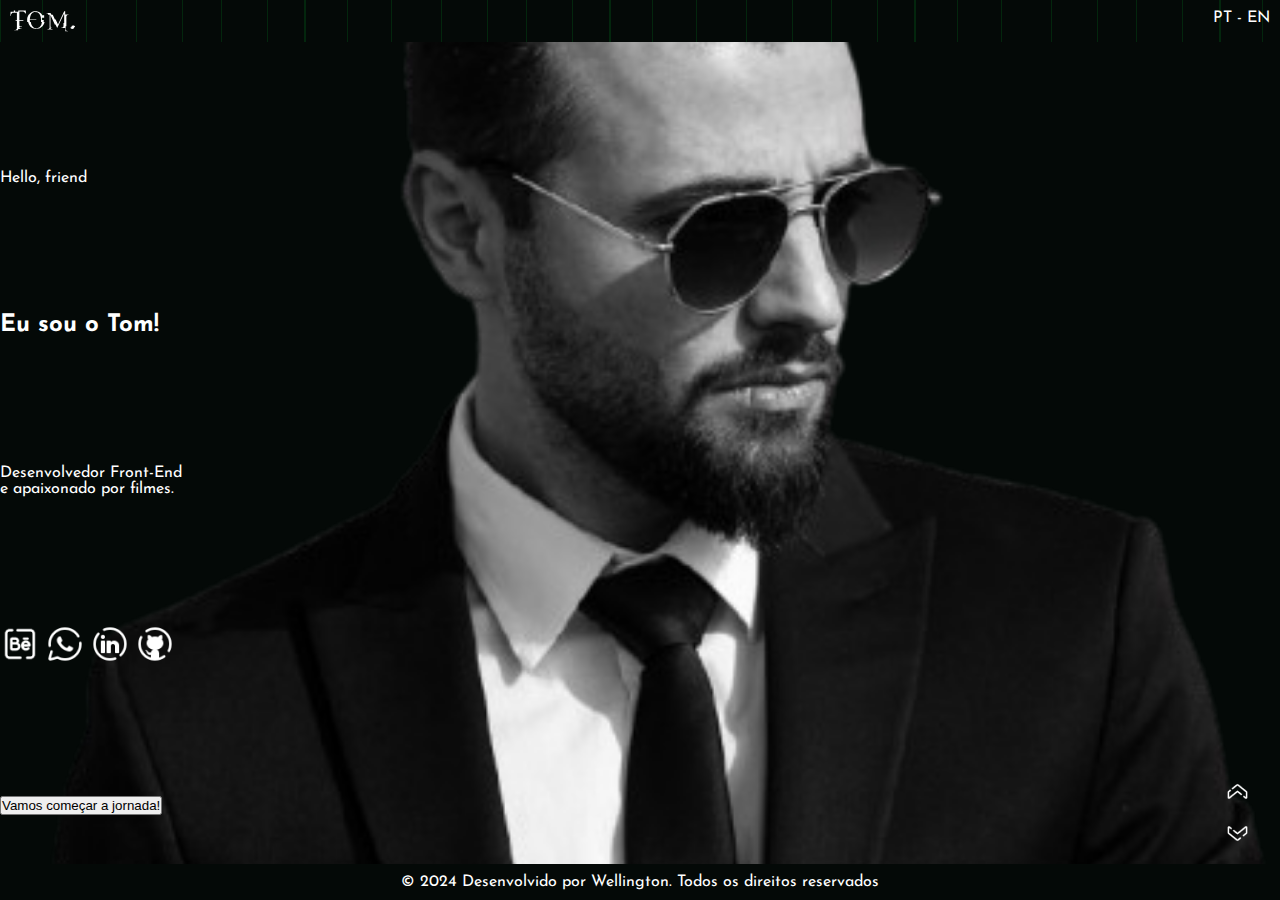
==== index.html @ 8767403d "merge testing branch and finished html" ====
<!DOCTYPE html>
<html lang="pt-BR">
<head>
    <meta charset="UTF-8">
    <meta name="viewport" content="width=device-width, initial-scale=1.0">
    <title>Tom Macedo - Portfólio</title>
    <link rel="stylesheet" href="./assets/css/style.css">
</head>
<body>
    <header>
        <img src="assets/img/tom.svg" alt="">
        <p>PT - EN</p>
        <!-- TO DO -->
        <!-- Montar toggle de mudar idioma e achar solução que altera ao clicar nele -->
    </header>
    
    <main class="container">
        <section class="section active hero">
            <span>Hello, friend</span>
            <h2>Eu sou o Tom!</h2>
            <p>Desenvolvedor Front-End <br>e apaixonado por filmes.</p>
            <figure>
                <img src="./assets/img/icon-behance.png" alt="">
                <img src="./assets/img/icon-whatsApp.png" alt="">
                <img src="./assets/img/icon-linkedin.png" alt="">
                <img src="./assets/img/icon-github.png" alt="">
            </figure>
            <button>Vamos começar a jornada!</button>
        </section>
        <section class="section projects">
            <h2>Projetos</h2>
            <p>Me orgulho muito das minhas criações!</p>
            <p>Toda a jornada e processo de criação faço pensando na identificação do meu cliente com projeto feito.</p>
            <figure>
                <img src="./assets/img/Mini-square.png" alt="">
                <!-- TO DO -->
                <!-- Fazer o design de rolo de filme junto a estilo das imagens -->
                <img src="./assets/img/big-square.png" alt="">
                <img src="./assets/img/Mini-square.png" alt="">
            </figure>
            <button>Comece sua jornada</button>
        </section>
        <section class="section bio">
            <h2>Biografia</h2>
            <p>Somos todos heróis na nossa história</p>
            <img src="./assets/img/bio-image.png" alt="">
            <p>Lorem ipsum dolor sit amet, consectetur adipisicing elit. In, eaque fugit provident amet nihil dolores ipsa nesciunt sed illum expedita! Fugit blanditiis ex nesciunt suscipit.</p>
            <button>Continua...</button>
            <h3>Um longo caminho</h3>
            <p>As vezes difícil mas nunca deixou de ser divertido.</p>
            <img src="./assets/img/pictures-before.png" alt="">
            <p>
                Lorem ipsum dolor sit amet consectetur adipisicing elit. Vero, doloremque? Perferendis modi odit praesentium dolorem officiis voluptatum odio ipsa sapiente est dicta. Reiciendis quidem non architecto magni consectetur iure voluptas similique veniam maiores quaerat, unde amet nemo exercitationem voluptate sit mollitia aut odit illum explicabo ipsam porro ducimus sint eius!
            </p>
            <img src="./assets/img/pictures-after.png" alt="">
            <p>
                E aí, gostou da minha aventura? Quero fazer parte da sua história! 
                <button>Vamos juntos nessa jornada</button>
            </p>
        </section>
        <section class="section contact">
            <h2>A jornada começa aqui!</h2>
            <p>Estou muito feliz por dar esse passo comigo!</p>
            <div class="schedule">
                <h3>Agende uma conversa</h3>
                <p>Agende um horário disponível para a gente se conhecer e ver como posso ajudar nos seus projetos.</p>
                <button>
                    <img src="./assets/img/Date To.png" alt="">
                    Agendar agora
                </button>
            </div>
            <div class="links-contact">
                <a href="">
                    <img src="./assets/img/WhatsApp.png" alt="">
                </a>
                <a href="">
                    <img src="./assets/img/Circled Envelope.png" alt="">
                </a>
            </div>
            <form>
                <input type="text" placeholder="Como você se chama?">
                <label for=""></label>
                <input type="text" placeholder="Seu melhor email">
                <label for=""></label>
                <input type="text" placeholder="Qual seu celular? (WhatsApp)">
                <label for=""></label>
                <input type="text" placeholder="Representa uma empresa? Qual?">
                <label for=""></label>
                <textarea name="" id="" placeholder="Conte um pouco o que está buscando"></textarea>
                <label for=""></label>
                <button>Enviar Mensagem</button>
            </form>
        </section>
        <!-- Adicione mais seções conforme necessário -->
    </main>

    <footer>
        <span>&copy; 2024 Desenvolvido por Wellington. Todos os direitos reservados</span>
    </footer>

    <button class="arrow up" onclick="moveSection(-1)"><img src="assets/img/Chevron Up.png" alt=""></button>
    <button class="arrow down" onclick="moveSection(1)"><img src="assets/img/Chevron Down.png" alt=""></button>

    <script src="./assets/js/script.js"></script>
    
    
   
</body>
</html>
---- assets/css/style.css ----
@import url('https://fonts.googleapis.com/css2?family=Josefin+Sans:ital,wght@0,100..700;1,100..700&display=swap');

* {
    margin: 0;
    padding: 0;
    box-sizing: border-box;
}

body {
    font-family: "Josefin Sans", sans-serif;
    background-color: #040907;
    color: #fff;
    display: flex;
    flex-direction: column;
    height: 100vh; /* Altura total da tela */
}

header {
    background: #040907;
    background-image: url(../img/lines-matrix.png);
    padding: 10px;
    text-align: center;
    display: flex;
    justify-content: space-between;
}

footer {
    background: #040907;
    text-align: center;
    padding: 10px;
}

.container {
    flex: 1; /* O main ocupa o espaço restante */
    position: relative;
    overflow: hidden; /* Esconde a rolagem */
}

.section {
    height: 100vh; /* Cada seção ocupa 100% da altura da janela */
    display: none; /* Inicialmente escondido */
    justify-content: center;
    align-items: center;
    background-color: #040907;
    flex-direction: column;
}

.arrow {
    position: absolute;
    background: transparent;
    border: none;
    border-radius: 5px;
    cursor: pointer;
    padding: 10px;
    font-size: 24px;
    z-index: 1;
}

.arrow.up {
    bottom: 80px; /* Ajuste a distância do fundo */
    right: 20px; /* Distância do lado direito */
}

.arrow.down {
    bottom: 40px; /* Distância do fundo */
    right: 20px; /* Distância do lado direito */
}

.section.active {
    display: flex; /* Exibe apenas a seção ativa */
    align-items: flex-start;
    justify-content: space-evenly;
}

section.hero {
    background-image: url(../img/hero-img-test.png);
    background-size: cover;
    background-repeat: no-repeat;
    background-position: center;
}

section.projects {
    background-image: url(../img/projects-image.png);
    background-size: cover;
    background-repeat: no-repeat;
    background-position: center;
}

.schedule {
    background-color: #3D5122;
}
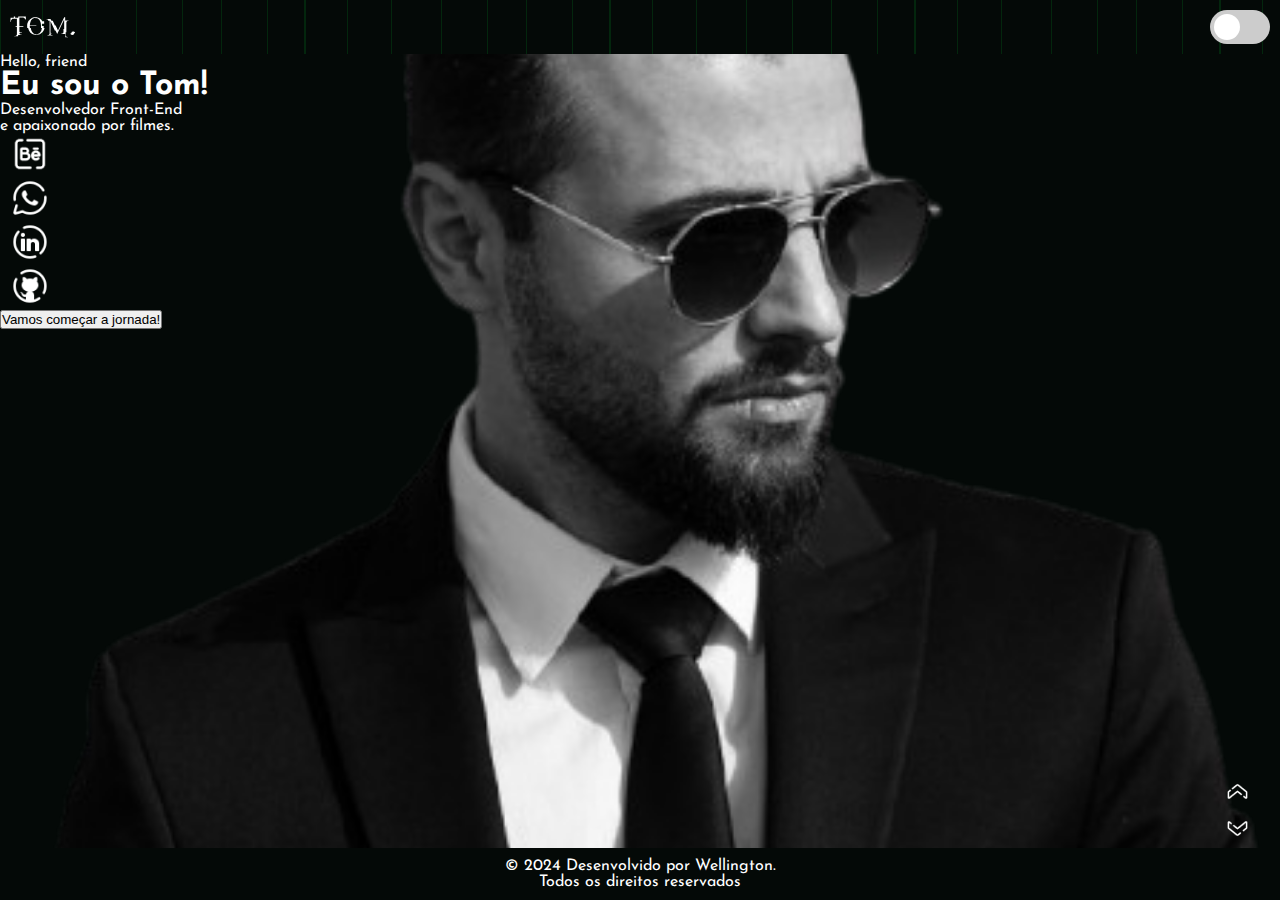
==== commit ba28e341: "making tests on CSS" ====
--- a/index.html
+++ b/index.html
@@ -9,7 +9,10 @@
 <body>
     <header>
         <img src="assets/img/tom.svg" alt="">
-        <p>PT - EN</p>
+        <label for="" class="switch">
+            <input type="checkbox" name="" id="">
+            <span class="slider round"></span>
+        </label>
         <!-- TO DO -->
         <!-- Montar toggle de mudar idioma e achar solução que altera ao clicar nele -->
     </header>
@@ -17,13 +20,13 @@
     <main class="container">
         <section class="section active hero">
             <span>Hello, friend</span>
-            <h2>Eu sou o Tom!</h2>
+            <h1>Eu sou o Tom!</h1>
             <p>Desenvolvedor Front-End <br>e apaixonado por filmes.</p>
-            <figure>
-                <img src="./assets/img/icon-behance.png" alt="">
-                <img src="./assets/img/icon-whatsApp.png" alt="">
-                <img src="./assets/img/icon-linkedin.png" alt="">
-                <img src="./assets/img/icon-github.png" alt="">
+            <figure class="hero-icons">
+                <a href=""><img src="./assets/img/icon-behance.png" alt=""></a>
+                <a href=""><img src="./assets/img/icon-whatsApp.png" alt=""></a>
+                <a href=""><img src="./assets/img/icon-linkedin.png" alt=""></a>
+                <a href=""><img src="./assets/img/icon-github.png" alt=""></a>           
             </figure>
             <button>Vamos começar a jornada!</button>
         </section>
@@ -95,7 +98,7 @@
     </main>
 
     <footer>
-        <span>&copy; 2024 Desenvolvido por Wellington. Todos os direitos reservados</span>
+        <span>&copy; 2024 Desenvolvido por Wellington.<br> Todos os direitos reservados</span>
     </footer>
 
     <button class="arrow up" onclick="moveSection(-1)"><img src="assets/img/Chevron Up.png" alt=""></button>
--- a/assets/css/style.css
+++ b/assets/css/style.css
@@ -62,14 +62,16 @@
 }
 
 .arrow.down {
-    bottom: 40px; /* Distância do fundo */
+    bottom: 45px; /* Distância do fundo */
     right: 20px; /* Distância do lado direito */
 }
 
 .section.active {
-    display: flex; /* Exibe apenas a seção ativa */
-    align-items: flex-start;
-    justify-content: space-evenly;
+    /*display: flex;  Exibe apenas a seção ativa */
+    /* align-items: center; */
+    /* justify-content: space-evenly; */
+    /* text-align: center; */
+    display: block;
 }
 
 section.hero {
@@ -77,6 +79,11 @@
     background-size: cover;
     background-repeat: no-repeat;
     background-position: center;
+}
+
+section.hero > .hero-icons {
+    display: grid;
+    padding-left: 10px;
 }
 
 section.projects {
@@ -89,3 +96,56 @@
 .schedule {
     background-color: #3D5122;
 }
+
+
+
+.switch {
+    position: relative;
+    display: inline-block;
+    width: 60px;
+    height: 34px;
+}
+
+.switch input {
+    opacity: 0;
+    width: 0;
+    height: 0;
+}
+
+.slider {
+    position: absolute;
+    cursor: pointer;
+    top: 0;
+    left: 0;
+    right: 0;
+    bottom: 0;
+    background-color: #ccc;
+    transition: .4s;
+}
+
+.slider:before {
+    position: absolute;
+    content: "";
+    height: 26px;
+    width: 26px;
+    left: 4px;
+    bottom: 4px;
+    background-color: white;
+    transition: .4s;
+}
+
+input:focus + .slider {
+    box-shadow: 0 0 1px #2196F3;
+}
+
+input:checked + .slider:before {
+    transform: translateX(26px);
+}
+
+.slider.round {
+    border-radius: 34px;
+}
+
+.slider.round:before {
+    border-radius: 50%;
+}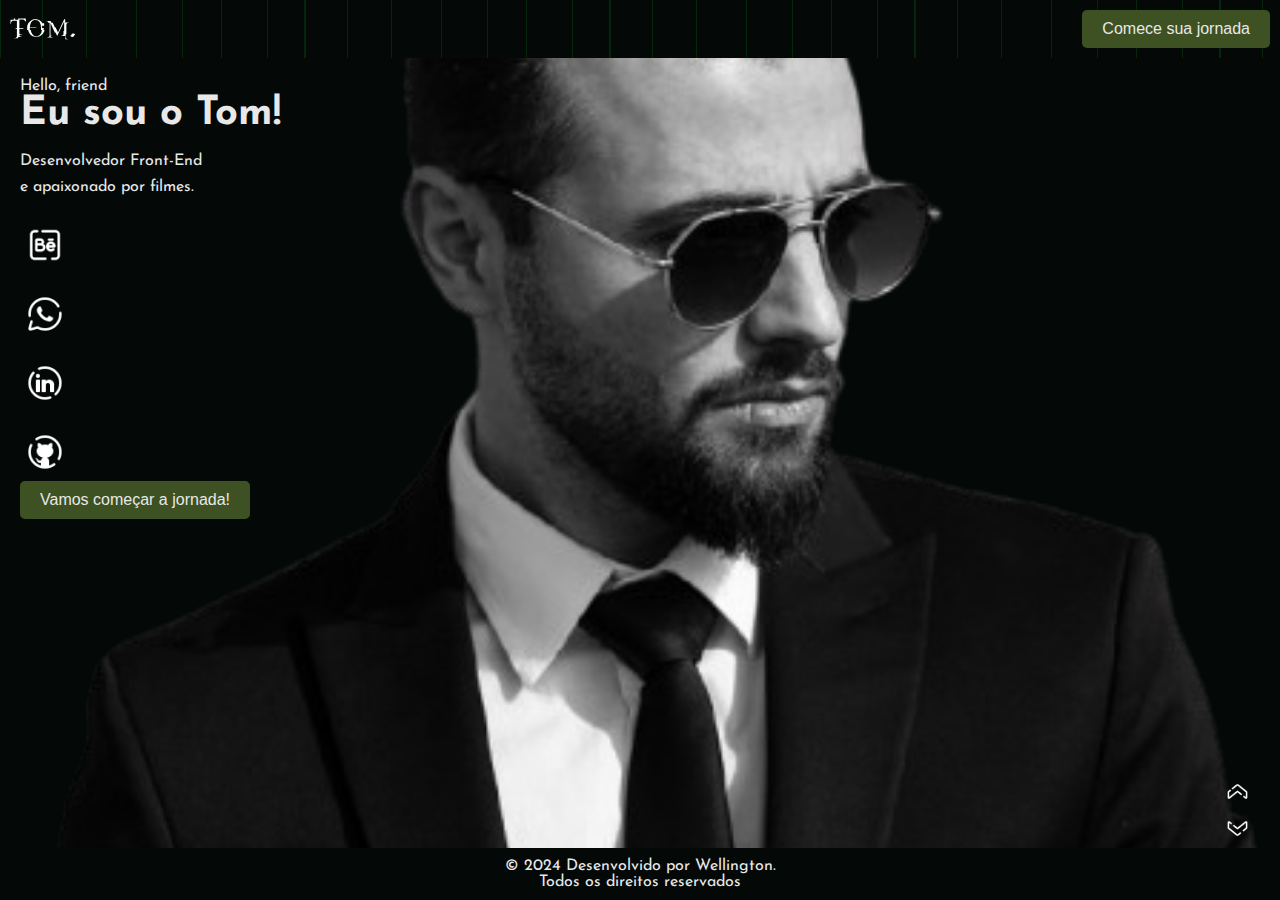
==== commit a33084d4: "adjustments" ====
--- a/index.html
+++ b/index.html
@@ -4,17 +4,13 @@
     <meta charset="UTF-8">
     <meta name="viewport" content="width=device-width, initial-scale=1.0">
     <title>Tom Macedo - Portfólio</title>
+    <link rel="stylesheet" href="./assets/css/mediaQueries.css">
     <link rel="stylesheet" href="./assets/css/style.css">
 </head>
 <body>
     <header>
         <img src="assets/img/tom.svg" alt="">
-        <label for="" class="switch">
-            <input type="checkbox" name="" id="">
-            <span class="slider round"></span>
-        </label>
-        <!-- TO DO -->
-        <!-- Montar toggle de mudar idioma e achar solução que altera ao clicar nele -->
+        <button>Comece sua jornada</button>
     </header>
     
     <main class="container">
@@ -48,18 +44,20 @@
             <p>Somos todos heróis na nossa história</p>
             <img src="./assets/img/bio-image.png" alt="">
             <p>Lorem ipsum dolor sit amet, consectetur adipisicing elit. In, eaque fugit provident amet nihil dolores ipsa nesciunt sed illum expedita! Fugit blanditiis ex nesciunt suscipit.</p>
-            <button>Continua...</button>
-            <h3>Um longo caminho</h3>
-            <p>As vezes difícil mas nunca deixou de ser divertido.</p>
-            <img src="./assets/img/pictures-before.png" alt="">
-            <p>
-                Lorem ipsum dolor sit amet consectetur adipisicing elit. Vero, doloremque? Perferendis modi odit praesentium dolorem officiis voluptatum odio ipsa sapiente est dicta. Reiciendis quidem non architecto magni consectetur iure voluptas similique veniam maiores quaerat, unde amet nemo exercitationem voluptate sit mollitia aut odit illum explicabo ipsam porro ducimus sint eius!
-            </p>
-            <img src="./assets/img/pictures-after.png" alt="">
-            <p>
-                E aí, gostou da minha aventura? Quero fazer parte da sua história! 
-                <button>Vamos juntos nessa jornada</button>
-            </p>
+            <button onclick="showMoreBio()">Continua...</button>
+            <div id="bio-more" style="display: none;">
+                <h3>Um longo caminho</h3>
+                <p>As vezes difícil mas nunca deixou de ser divertido.</p>
+                <img src="./assets/img/pictures-before.png" alt="">
+                <p>
+                    Lorem ipsum dolor sit amet consectetur adipisicing elit. Vero, doloremque? Perferendis modi odit praesentium dolorem officiis voluptatum odio ipsa sapiente est dicta. Reiciendis quidem non architecto magni consectetur iure voluptas similique veniam maiores quaerat, unde amet nemo exercitationem voluptate sit mollitia aut odit illum explicabo ipsam porro ducimus sint eius!
+                </p>
+                <img src="./assets/img/pictures-after.png" alt="">
+                <p>
+                    E aí, gostou da minha aventura? Quero fazer parte da sua história!
+                    <button>Vamos juntos nessa jornada</button>
+                </p>
+            </div>
         </section>
         <section class="section contact">
             <h2>A jornada começa aqui!</h2>
--- a/assets/css/mediaQueries.css
+++ b/assets/css/mediaQueries.css
@@ -0,0 +1,14 @@
+@media (max-width: 768px) {
+    header img {
+        width: 100px;
+    }
+
+    .section {
+        padding: 20px;
+        
+    }
+
+    button {
+        width: 100%;
+    }
+}--- a/assets/css/style.css
+++ b/assets/css/style.css
@@ -6,10 +6,39 @@
     box-sizing: border-box;
 }
 
+h1, h2, h3 {
+    margin-bottom: 15px;
+}
+
+h1 {
+    font-size: 2.5em;
+}
+
+h2 {
+    font-size: 2em;
+}
+
+h3, p, button {
+    font-size: 1em;
+}
+
+p {
+    line-height: 1.6;
+    margin-bottom: 20px;
+}
+
+.section {
+    padding: 15px;
+}
+
+.hero, .projects, .bio, .contact {
+    padding: 20px 20px;
+}
+
 body {
     font-family: "Josefin Sans", sans-serif;
     background-color: #040907;
-    color: #fff;
+    color: #E8E8E8;
     display: flex;
     flex-direction: column;
     height: 100vh; /* Altura total da tela */
@@ -43,6 +72,8 @@
     align-items: center;
     background-color: #040907;
     flex-direction: column;
+    opacity: 0;
+    transition: opacity 0.5s ease-in-out;
 }
 
 .arrow {
@@ -66,12 +97,30 @@
     right: 20px; /* Distância do lado direito */
 }
 
+button {
+    background-color: #3D5122; /* cor de fundo padrão */
+    color: #E8E8E8;
+    padding: 10px 20px;
+    border: none;
+    border-radius: 5px;
+    cursor: pointer;
+    transition: background-color 0.3s, transform 0.2s;
+}
+
+button:hover {
+    background-color: #566E2D; /* cor do fundo ao passar o mouse */
+    color: #fff;
+    transform: scale(1.05s);
+}
+
+
 .section.active {
     /*display: flex;  Exibe apenas a seção ativa */
     /* align-items: center; */
     /* justify-content: space-evenly; */
     /* text-align: center; */
     display: block;
+    opacity: 1;
 }
 
 section.hero {
@@ -83,7 +132,18 @@
 
 section.hero > .hero-icons {
     display: grid;
-    padding-left: 10px;
+    gap: 15px;
+    
+}
+
+section.hero > .hero-icons a {
+    display: inline-block;
+    margin: 5px;
+    transition: transform 0.3s ease;
+}
+
+section.hero > .hero-icons a:hover {
+    transform: scale(1.1);
 }
 
 section.projects {
@@ -91,6 +151,16 @@
     background-size: cover;
     background-repeat: no-repeat;
     background-position: center;
+}
+
+#bio-more {
+    opacity: 0;
+    transition: opacity 0.5s ease-in-out;
+}
+
+#bio-more.show {
+    display: block;
+    opacity: 1;
 }
 
 .schedule {
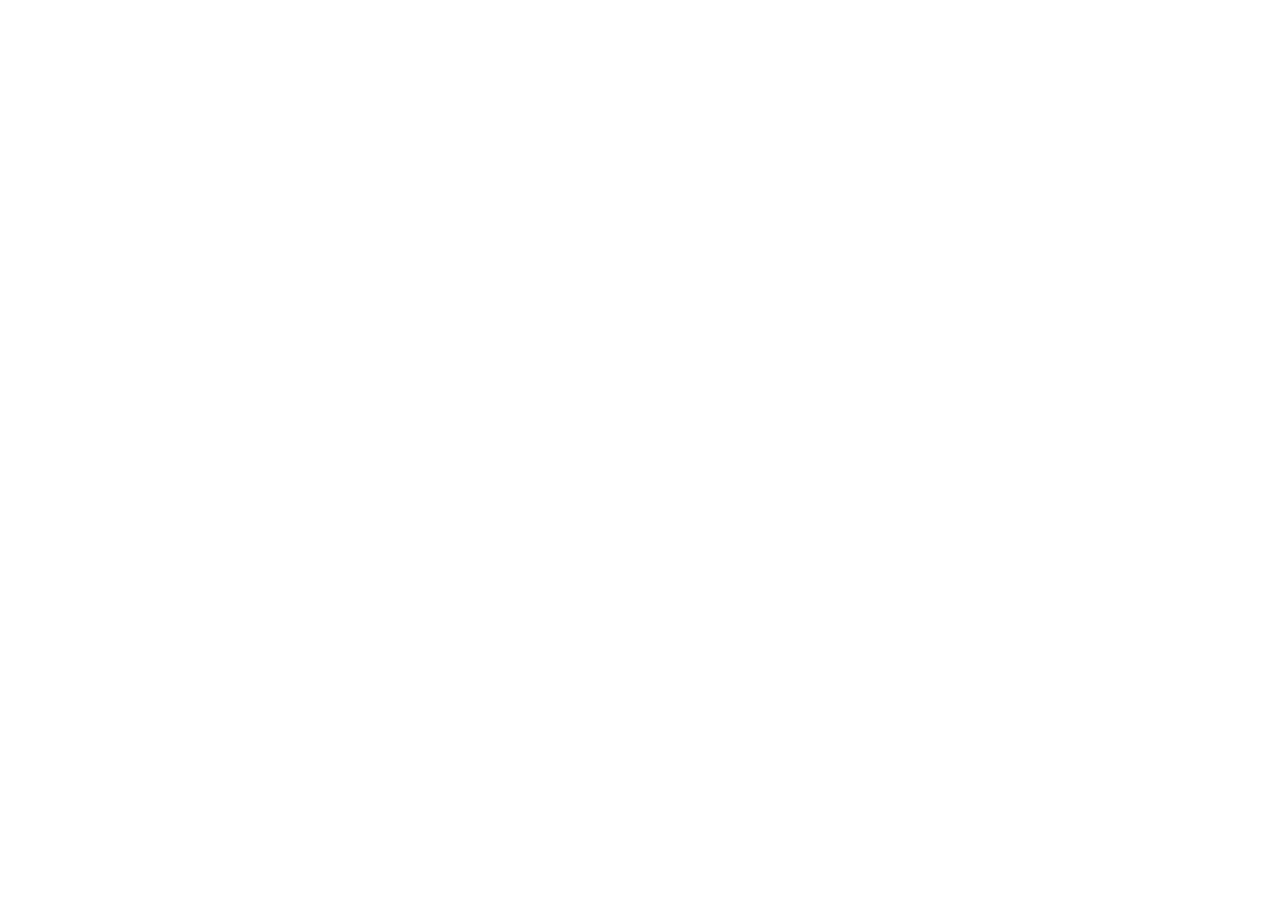
==== commit d0c955a5: "restarting using content-first" ====
--- a/index.html
+++ b/index.html
@@ -4,106 +4,12 @@
     <meta charset="UTF-8">
     <meta name="viewport" content="width=device-width, initial-scale=1.0">
     <title>Tom Macedo - Portfólio</title>
-    <link rel="stylesheet" href="./assets/css/mediaQueries.css">
     <link rel="stylesheet" href="./assets/css/style.css">
 </head>
-<body>
-    <header>
-        <img src="assets/img/tom.svg" alt="">
-        <button>Comece sua jornada</button>
-    </header>
-    
-    <main class="container">
-        <section class="section active hero">
-            <span>Hello, friend</span>
-            <h1>Eu sou o Tom!</h1>
-            <p>Desenvolvedor Front-End <br>e apaixonado por filmes.</p>
-            <figure class="hero-icons">
-                <a href=""><img src="./assets/img/icon-behance.png" alt=""></a>
-                <a href=""><img src="./assets/img/icon-whatsApp.png" alt=""></a>
-                <a href=""><img src="./assets/img/icon-linkedin.png" alt=""></a>
-                <a href=""><img src="./assets/img/icon-github.png" alt=""></a>           
-            </figure>
-            <button>Vamos começar a jornada!</button>
-        </section>
-        <section class="section projects">
-            <h2>Projetos</h2>
-            <p>Me orgulho muito das minhas criações!</p>
-            <p>Toda a jornada e processo de criação faço pensando na identificação do meu cliente com projeto feito.</p>
-            <figure>
-                <img src="./assets/img/Mini-square.png" alt="">
-                <!-- TO DO -->
-                <!-- Fazer o design de rolo de filme junto a estilo das imagens -->
-                <img src="./assets/img/big-square.png" alt="">
-                <img src="./assets/img/Mini-square.png" alt="">
-            </figure>
-            <button>Comece sua jornada</button>
-        </section>
-        <section class="section bio">
-            <h2>Biografia</h2>
-            <p>Somos todos heróis na nossa história</p>
-            <img src="./assets/img/bio-image.png" alt="">
-            <p>Lorem ipsum dolor sit amet, consectetur adipisicing elit. In, eaque fugit provident amet nihil dolores ipsa nesciunt sed illum expedita! Fugit blanditiis ex nesciunt suscipit.</p>
-            <button onclick="showMoreBio()">Continua...</button>
-            <div id="bio-more" style="display: none;">
-                <h3>Um longo caminho</h3>
-                <p>As vezes difícil mas nunca deixou de ser divertido.</p>
-                <img src="./assets/img/pictures-before.png" alt="">
-                <p>
-                    Lorem ipsum dolor sit amet consectetur adipisicing elit. Vero, doloremque? Perferendis modi odit praesentium dolorem officiis voluptatum odio ipsa sapiente est dicta. Reiciendis quidem non architecto magni consectetur iure voluptas similique veniam maiores quaerat, unde amet nemo exercitationem voluptate sit mollitia aut odit illum explicabo ipsam porro ducimus sint eius!
-                </p>
-                <img src="./assets/img/pictures-after.png" alt="">
-                <p>
-                    E aí, gostou da minha aventura? Quero fazer parte da sua história!
-                    <button>Vamos juntos nessa jornada</button>
-                </p>
-            </div>
-        </section>
-        <section class="section contact">
-            <h2>A jornada começa aqui!</h2>
-            <p>Estou muito feliz por dar esse passo comigo!</p>
-            <div class="schedule">
-                <h3>Agende uma conversa</h3>
-                <p>Agende um horário disponível para a gente se conhecer e ver como posso ajudar nos seus projetos.</p>
-                <button>
-                    <img src="./assets/img/Date To.png" alt="">
-                    Agendar agora
-                </button>
-            </div>
-            <div class="links-contact">
-                <a href="">
-                    <img src="./assets/img/WhatsApp.png" alt="">
-                </a>
-                <a href="">
-                    <img src="./assets/img/Circled Envelope.png" alt="">
-                </a>
-            </div>
-            <form>
-                <input type="text" placeholder="Como você se chama?">
-                <label for=""></label>
-                <input type="text" placeholder="Seu melhor email">
-                <label for=""></label>
-                <input type="text" placeholder="Qual seu celular? (WhatsApp)">
-                <label for=""></label>
-                <input type="text" placeholder="Representa uma empresa? Qual?">
-                <label for=""></label>
-                <textarea name="" id="" placeholder="Conte um pouco o que está buscando"></textarea>
-                <label for=""></label>
-                <button>Enviar Mensagem</button>
-            </form>
-        </section>
-        <!-- Adicione mais seções conforme necessário -->
-    </main>
-
-    <footer>
-        <span>&copy; 2024 Desenvolvido por Wellington.<br> Todos os direitos reservados</span>
-    </footer>
-
-    <button class="arrow up" onclick="moveSection(-1)"><img src="assets/img/Chevron Up.png" alt=""></button>
-    <button class="arrow down" onclick="moveSection(1)"><img src="assets/img/Chevron Down.png" alt=""></button>
-
-    <script src="./assets/js/script.js"></script>
-    
+<body>  
+    <header></header>
+    <main></main>
+    <footer></footer>
     
    
 </body>
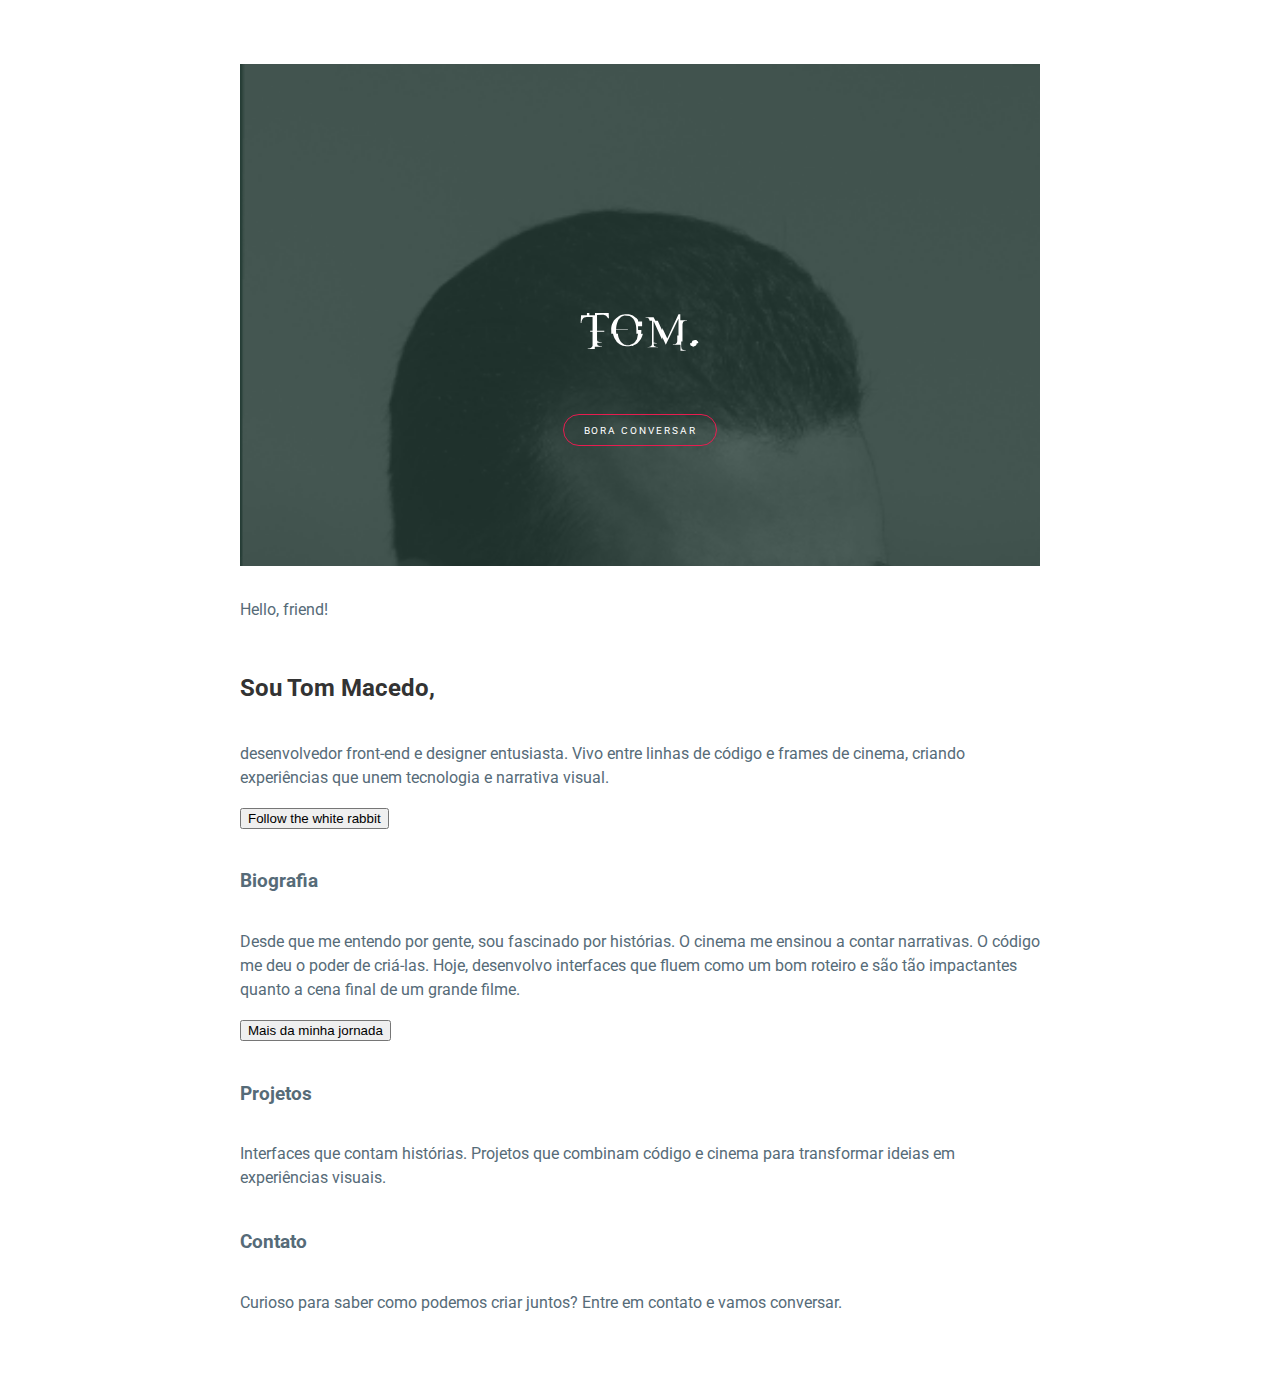
==== commit 63e5e7d5: "content-first test" ====
--- a/index.html
+++ b/index.html
@@ -7,10 +7,37 @@
     <link rel="stylesheet" href="./assets/css/style.css">
 </head>
 <body>  
-    <header></header>
-    <main></main>
+    <header>
+        <h1><img src="/assets/img/tom.svg" alt=""></h1>
+        <a href="">bora conversar</a>
+    </header>
+    <main>
+        <section class="hero">
+            <p>Hello, friend!</p>
+            <h2>Sou Tom Macedo,</h2>
+            <p>desenvolvedor front-end e designer entusiasta. Vivo entre linhas de código e frames de cinema, criando experiências que unem tecnologia e narrativa visual.</p>
+            <button>Follow the white rabbit</button>
+        </section>
+        <section class="bio">
+            <h3>Biografia</h3>
+            <p>
+                Desde que me entendo por gente, sou fascinado por histórias. O cinema me ensinou a contar narrativas. O código me deu o poder de criá-las. Hoje, desenvolvo interfaces que fluem como um bom roteiro e são tão impactantes quanto a cena final de um grande filme.
+            </p>
+            <button>Mais da minha jornada</button>
+        </section>
+        <section class="projetos">
+            <h3>Projetos</h3>
+            <p>
+                Interfaces que contam histórias. Projetos que combinam código e cinema para transformar ideias em experiências visuais.
+            </p>
+        </section>
+        <section class="contato">
+            <h3>Contato</h3>
+            <p>
+                Curioso para saber como podemos criar juntos? Entre em contato e vamos conversar.
+            </p>
+        </section>
+    </main>
     <footer></footer>
-    
-   
 </body>
 </html>--- a/assets/css/style.css
+++ b/assets/css/style.css
@@ -0,0 +1,81 @@
+@import 'https://fonts.googleapis.com/css?family=Roboto:300,400,500';
+
+body {
+    margin: 0 auto;
+    max-width: 50em;
+    font-family: "Roboto", Helvetica, Arial, sans-serif;
+    line-height: 1.5;
+    padding: 4em 1em;
+    color: #566b78;
+}
+
+header {
+    background-color: #263d36;
+    background-image: url(../img/hero-image.png);
+    background-position: center top;
+    background-repeat: no-repeat;
+    background-size: cover;
+    line-height: 1.2;
+    padding: 10vw 2em;
+    text-align: center;
+}
+
+header img {
+    display: inline-block;
+    height: 120px;
+    vertical-align: top;
+    width: 120px;
+}
+
+header h1 {
+    color: white;
+    font-size: 2.5em;
+    font-weight: 300;
+}
+
+header a {
+    border: 1px solid #e81c4f;
+    border-radius: 290486px;
+    color: white;
+    font-size: 0.6em;
+    letter-spacing: 0.2em;
+    padding: 1em 2em;
+    text-transform: uppercase;
+    text-decoration: none;
+    transition: none 200ms ease-out;
+    transition-property: color, background;
+}
+
+header a:hover {
+    background: #e81c4f;
+    color: white;
+}
+
+h1, h2, h3, p {
+    margin-top: 1em;
+    padding-top: 1em;
+}
+
+h1, h2, strong {
+    color: #333;
+}
+
+code, pre {
+    background: #f5f7f9;
+    border-bottom: 1px solid #d8dee9;
+    color: #a7adba;
+}
+
+code {
+    padding: 2px 4px;
+    vertical-align: text-bottom;
+}
+
+pre {
+    padding: 1em;
+    border-left: 2px solid #69c;
+}
+
+a {
+    color: #e81c4f;
+}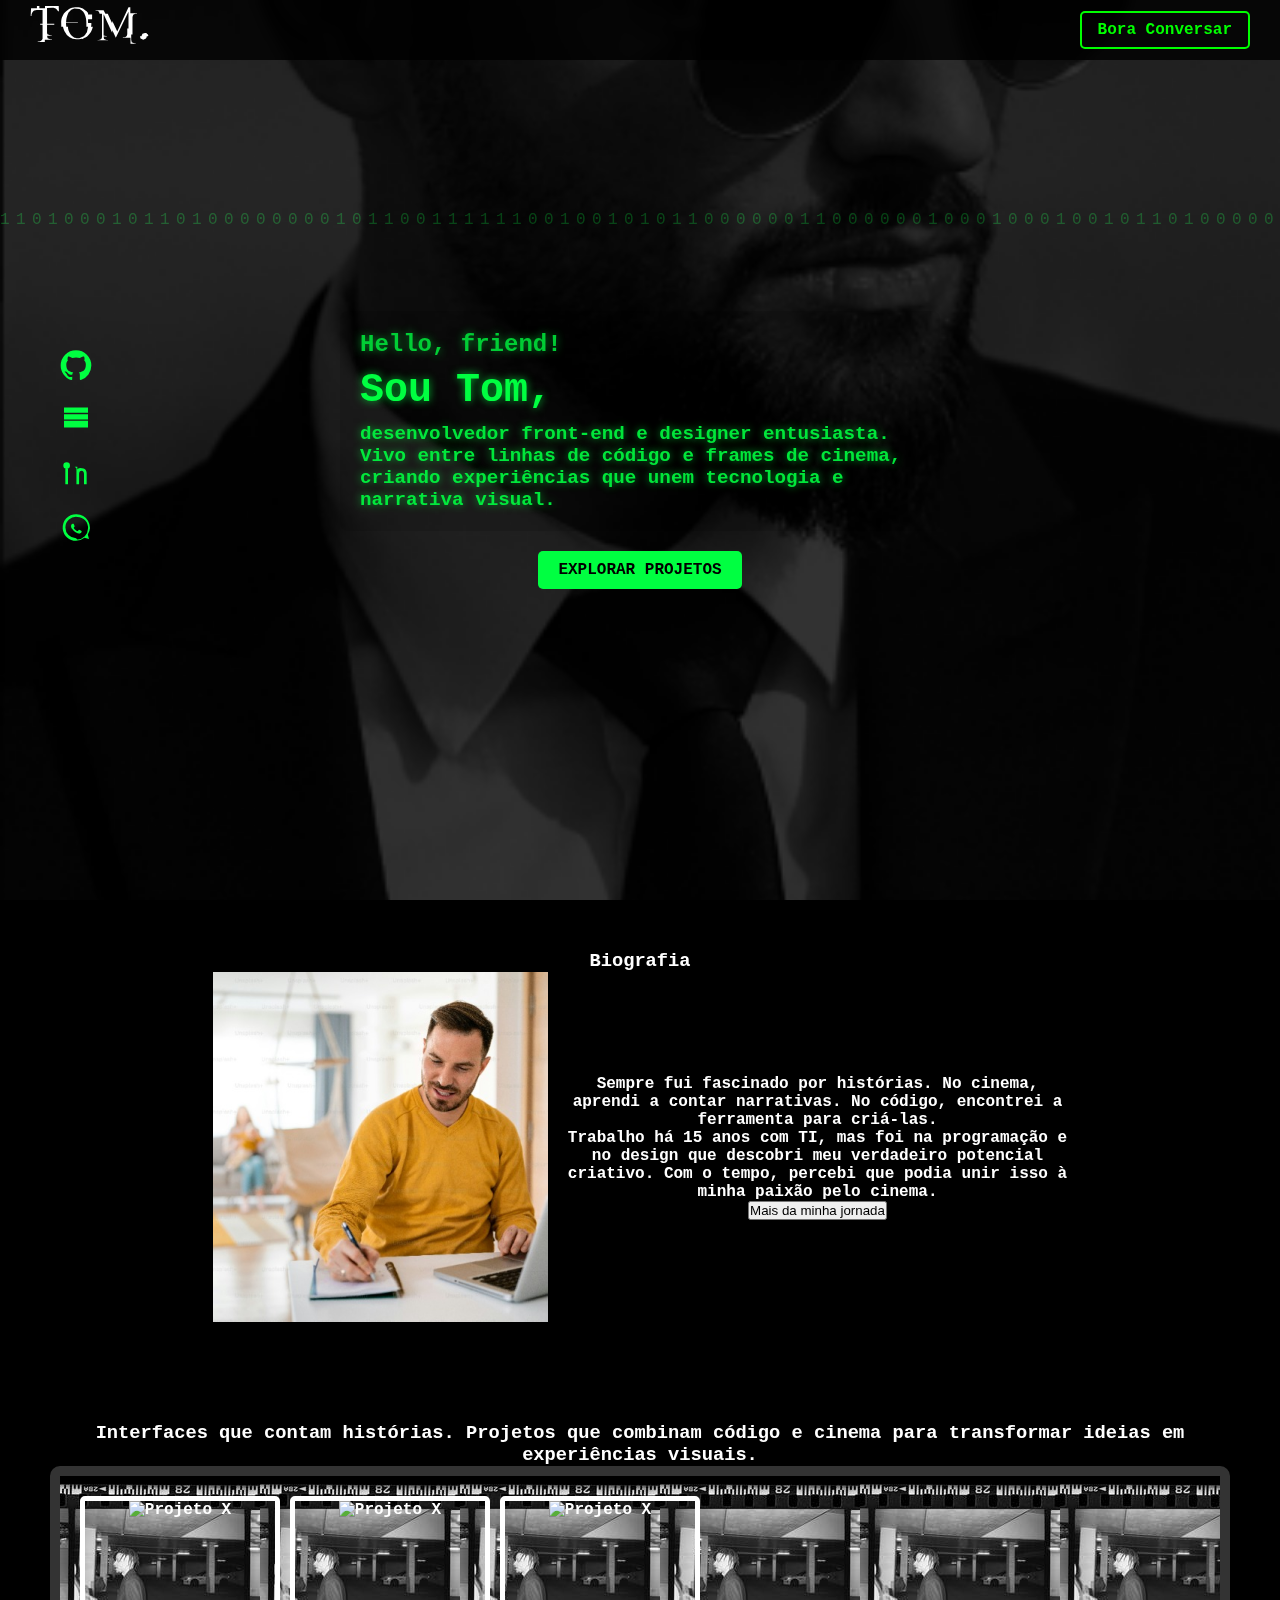
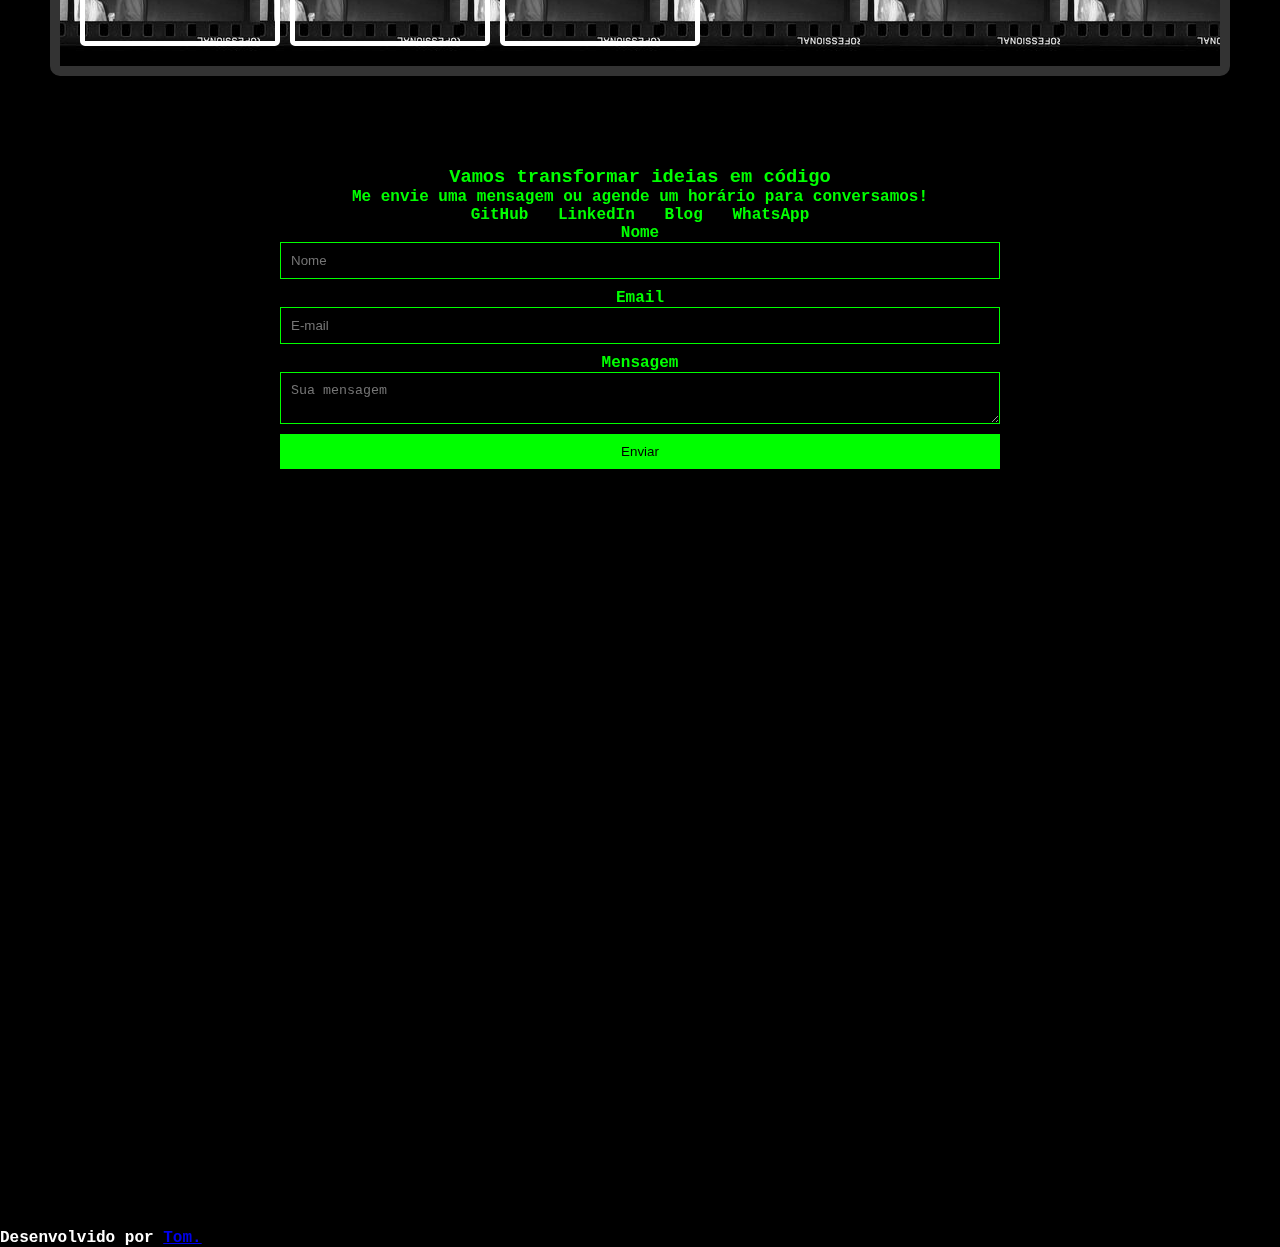
==== commit 25b9f725: "layout baed on content-first" ====
--- a/index.html
+++ b/index.html
@@ -6,38 +6,159 @@
     <title>Tom Macedo - Portfólio</title>
     <link rel="stylesheet" href="./assets/css/style.css">
 </head>
-<body>  
-    <header>
-        <h1><img src="/assets/img/tom.svg" alt=""></h1>
-        <a href="">bora conversar</a>
+<body>
+    <canvas id="matrixCanvas"></canvas>
+    
+    <header id="header">
+        <h1><img src="/assets/img/tom.svg" alt="logo TOM" class="logo"></h1>
+        <a href="#contato" class="btn-contato">Bora Conversar</a>
     </header>
+
     <main>
         <section class="hero">
-            <p>Hello, friend!</p>
-            <h2>Sou Tom Macedo,</h2>
-            <p>desenvolvedor front-end e designer entusiasta. Vivo entre linhas de código e frames de cinema, criando experiências que unem tecnologia e narrativa visual.</p>
-            <button>Follow the white rabbit</button>
+            <div class="hero-content">
+                <p class="intro">Hello, friend!</p>
+                <h2>Sou Tom,</h2>
+                <p class="description">
+                    desenvolvedor front-end e designer entusiasta. Vivo entre linhas de código e frames de cinema, criando experiências que unem tecnologia e narrativa visual.
+                </p>
+            </div>
+            
+            <div class="social-icons">
+                <div class="social-icons">
+                    <!-- GitHub -->
+                    <a href="https://github.com/tommacedosilva" target="_blank">
+                      <svg width="32" height="32" viewBox="0 0 24 24" fill="none" xmlns="http://www.w3.org/2000/svg">
+                        <path fill="#00ff41" d="M12 .5A11.5 11.5 0 0 0 .5 12c0 5.09 3.3 9.41 7.88 10.94.58.1.79-.25.79-.55v-1.93c-3.21.69-3.89-1.55-3.89-1.55-.53-1.35-1.3-1.71-1.3-1.71-1.06-.73.08-.72.08-.72 1.17.08 1.78 1.21 1.78 1.21 1.04 1.78 2.73 1.27 3.4.97.1-.75.4-1.27.73-1.57-2.56-.29-5.26-1.28-5.26-5.71 0-1.26.45-2.29 1.2-3.1-.12-.29-.52-1.47.12-3.07 0 0 .96-.3 3.15 1.18a10.8 10.8 0 0 1 5.73 0c2.19-1.48 3.15-1.18 3.15-1.18.64 1.6.24 2.78.12 3.07.75.81 1.2 1.84 1.2 3.1 0 4.44-2.7 5.42-5.27 5.71.41.35.77 1.04.77 2.1v3.12c0 .3.2.65.8.54A11.5 11.5 0 0 0 23.5 12 11.5 11.5 0 0 0 12 .5z"/>
+                      </svg>
+                    </a>
+                  
+                    <!-- Substack -->
+                    <a href="https://tominthematrix.substack.com/" target="_blank">
+                      <svg width="32" height="32" viewBox="0 0 24 24" fill="none" xmlns="http://www.w3.org/2000/svg">
+                        <path fill="#00ff41" d="M3 3h18v4H3V3zm0 5h18v4H3V8zm0 5h18v5H3v-5z"/>
+                      </svg>
+                    </a>
+                  
+                    <!-- LinkedIn -->
+                    <a href="https://linkedin.com/in/wellington-macedo-da-silva" target="_blank">
+                      <svg width="32" height="32" viewBox="0 0 24 24" fill="none" xmlns="http://www.w3.org/2000/svg">
+                        <path fill="#00ff41" d="M4.98 3.5a2.48 2.48 0 1 1 0 4.97 2.48 2.48 0 0 1 0-4.97zM4 8h2v12H4V8zm7-1h2v2h.03c.29-.55 1.02-1.14 2.08-1.14C19.36 8 20 9.74 20 12.42V20h-2v-7.42c0-1.65-.6-2.58-1.82-2.58-1.18 0-1.85.88-1.85 2.58V20h-2V8z"/>
+                      </svg>
+                    </a>
+                  
+                    <!-- WhatsApp -->
+                    <a href="https://wa.me/5511945380982" target="_blank">
+                      <svg width="32" height="32" viewBox="0 0 24 24" fill="none" xmlns="http://www.w3.org/2000/svg">
+                        <path fill="#00ff41" d="M12 2a10 10 0 0 0-9.95 11.07A10 10 0 0 0 12 22a9.96 9.96 0 0 0 6.32-2.23l3.43.9-.9-3.43A10 10 0 0 0 12 2zm.01 18A8.01 8.01 0 0 1 4.05 12a8.01 8.01 0 0 1 8.96-7.95 8.01 8.01 0 0 1 7.95 8.96 8.01 8.01 0 0 1-7.95 7.95zm3.85-5.6c-.2-.1-1.2-.59-1.39-.66-.18-.07-.31-.1-.44.1-.13.2-.5.66-.62.8-.12.13-.23.15-.43.05s-.83-.31-1.58-1c-.58-.52-.98-1.17-1.1-1.36-.12-.2 0-.3.1-.4.1-.1.22-.23.32-.35s.13-.2.2-.34c.06-.13.03-.25 0-.34-.03-.08-.44-1.06-.6-1.45-.16-.39-.32-.34-.44-.35-.12 0-.25 0-.38 0a.73.73 0 0 0-.53.24c-.17.18-.69.67-.69 1.63s.71 1.89.81 2.02c.1.13 1.4 2.14 3.38 3.02 1.9.84 1.9.56 2.25.53.35-.03 1.2-.49 1.37-.96s.17-.88.12-.96c-.06-.08-.19-.14-.39-.24z"/>
+                      </svg>
+                    </a>
+                  </div>
+                  
+            </div>
+
+            <div class="cta">
+                <a href="#projetos" class="btn">Explorar Projetos</a>
+            </div>
         </section>
-        <section class="bio">
-            <h3>Biografia</h3>
+
+        <section id="bio" class="bio-section">
+            <div class="bio-content">
+                <h3>Biografia</h3>
+                <div class="bio-layout">
+                    <img src="/assets/img/bio-image.png" alt="Tom programando em um ambiente inspirado em Matrix">
+                    <div class="bio-text">
+                        <p>
+                            Sempre fui fascinado por histórias. No cinema, aprendi a contar narrativas. No código, encontrei a ferramenta para criá-las.
+                        </p>
+                        <p>
+                            Trabalho há 15 anos com TI, mas foi na programação e no design que descobri meu verdadeiro potencial criativo. Com o tempo, percebi que podia unir isso à minha paixão pelo cinema. 
+                        </p>
+                        <button id="expand-bio">Mais da minha jornada</button>
+                    </div>
+                </div>
+                <div id="bio-expanded" class="hidden">
+                    <p>
+                        Esse tempo criei habilidades em HTML, CSS, JavaScript, WordPress, Figma, manutenção de sites, um pouco de PHP e mais. Ao longo dos anos, percebi que podia usar essas competências para desenvolver ferramentas, interfaces e experiências que facilitam a criação para profissionais do audiovisual.
+                    </p>
+                    <p>
+                        Hoje, desenvolvo ferramentas, interfaces e experiências que tornam o processo criativo mais fluido para quem trabalha com audiovisual.
+                    </p>
+
+                    <p>
+                        Se, assim como eu, você se interessa por como a tecnologia pode transformar a maneira como criamos e consumimos histórias, te convido a explorar essa interseção no meu blog, <a href="https://tominthematrix.substack.com/" target="_blank">Tom in the Matrix.</a>
+                    </p>
+                </div>
+            </div>
+        </section>
+
+        <section id="projetos" class="projetos-section">
+            <h3>Interfaces que contam histórias. Projetos que combinam código e cinema para transformar ideias em experiências visuais.</h3>
+            <!--<p>
+                Interfaces que contam histórias. Projetos que combinam código e cinema para transformar ideias em experiências visuais.
+            </p>-->
+
+            <div class="film-reel">
+                <div class="project" onclick="openProject(this)">
+                    <img src="projetoX.jpg" alt="Projeto X">
+                </div>
+                <div class="project" onclick="openProject(this)">
+                    <img src="projetoX.jpg" alt="Projeto X">
+                </div>
+                <div class="project" onclick="openProject(this)">
+                    <img src="projetoX.jpg" alt="Projeto X">
+                </div>
+            </div>
+
+            <div id="project-modal" class="modal">
+                <div class="modal-content">
+                    <span class="close" onclick="closeProject()">&times;</span>
+                    <h4 id="project-title"></h4>
+                    <p id="project-description"></p>
+                </div>
+            </div>
+        </section>
+
+        <section id="contact" class="contact-section">
+            <h3>Vamos transformar ideias em código</h3>
             <p>
-                Desde que me entendo por gente, sou fascinado por histórias. O cinema me ensinou a contar narrativas. O código me deu o poder de criá-las. Hoje, desenvolvo interfaces que fluem como um bom roteiro e são tão impactantes quanto a cena final de um grande filme.
+                Me envie uma mensagem ou agende um horário para conversamos!
             </p>
-            <button>Mais da minha jornada</button>
+
+            <div class="contact-links">
+                <a href="https://github.com/tommacedosilva" target="_blank">GitHub</a>
+                <a href="https://linkedin.com/in/wellington-macedo-da-silva" target="_blank">LinkedIn</a>
+                <a href="https://tominthematrix.substack.com" target="_blank">Blog</a>
+                <a href="https://wa.me/5511945380982" target="_blank">WhatsApp</a>
+            </div>
+
+            <form action="" class="contact-form">
+                <label for="name">Nome</label>
+                <input type="text" name="name" id="" placeholder="Nome" required>
+
+                <label for="email">Email</label>
+                <input type="email" name="email" id="" placeholder="E-mail" required>
+                
+                <label for="message">Mensagem</label>
+                <textarea name="message" id="" placeholder="Sua mensagem" required></textarea>
+                
+                <button type="submit">Enviar</button>
+            </form>
+
+            <!-- Calendly inline widget begin -->
+            <div class="calendly-inline-widget" data-url="https://calendly.com/contatotommacedosilva/minha-ideia-em-codigo?hide_event_type_details=1&hide_gdpr_banner=1" style="min-width:320px;height:700px;"></div>
+            <script type="text/javascript" src="https://assets.calendly.com/assets/external/widget.js" async></script>
+            <!-- Calendly inline widget end -->
         </section>
-        <section class="projetos">
-            <h3>Projetos</h3>
-            <p>
-                Interfaces que contam histórias. Projetos que combinam código e cinema para transformar ideias em experiências visuais.
-            </p>
-        </section>
-        <section class="contato">
-            <h3>Contato</h3>
-            <p>
-                Curioso para saber como podemos criar juntos? Entre em contato e vamos conversar.
-            </p>
-        </section>
+
     </main>
-    <footer></footer>
+
+    <footer>
+        Desenvolvido por <a href="https://tominthematrix.substack.com/s/dev-tom" class="button"><strong>Tom</strong>.</a>
+    </footer>
+
+    <script src="/assets/js/matrix.js"></script>
+    <script src="/assets/js/script.js"></script>
+
 </body>
 </html>--- a/assets/css/style.css
+++ b/assets/css/style.css
@@ -1,81 +1,277 @@
-@import 'https://fonts.googleapis.com/css?family=Roboto:300,400,500';
+* {
+    margin: 0;
+    padding: 0;
+    box-sizing: border-box;
+}
 
 body {
-    margin: 0 auto;
-    max-width: 50em;
-    font-family: "Roboto", Helvetica, Arial, sans-serif;
-    line-height: 1.5;
-    padding: 4em 1em;
-    color: #566b78;
+    background: black;
+    color: white;
+    font-weight: 800;
+    font-family: 'Courier New', Courier, monospace;
+    overflow-x: hidden;
+}
+
+#matrixCanvas {
+    position: fixed;
+    top: 0;
+    left: 0;
+    width: 100vw;
+    height: 100vh;
+    z-index: -1;
+    opacity: 0.3;
+    pointer-events: none;
 }
 
 header {
-    background-color: #263d36;
-    background-image: url(../img/hero-image.png);
-    background-position: center top;
-    background-repeat: no-repeat;
-    background-size: cover;
-    line-height: 1.2;
-    padding: 10vw 2em;
+    position: fixed;
+    top: 0;
+    width: 100%;
+    height: 60px;
+    background: rgba(0, 0, 0, 0.8);
+    display: flex;
+    align-items: center;
+    justify-content: space-between;
+    padding: 10px 30px;
+    z-index: 10;
+    backdrop-filter: blur(5px);
+}
+
+.logo {
+    height: 40px;
+}
+
+.btn-contato {
+    color: #00ff00;
+    text-decoration: none;
+    padding: 8px 16px;
+    border: 2px solid #00ff00;
+    border-radius: 5px;
+    transition: 0.3s;
+}
+
+.btn-contato:hover {
+    background: #00ff00;
+    color: black;
+    text-shadow: 0 0 10px #00ff00;
+}
+
+/* HERO SECTION */
+
+.hero {
+    position: relative;
+    display: flex;
+    flex-direction: column;
+    align-items: center;
+    justify-content: center;
+    height: 100vh;
+    text-align: left;
+    color: #00ff41;
+    font-family: 'Courier New', monospace;
+    background: url(../img/hero-image.png) center/cover no-repeat;
+}
+
+.hero-content {
+    max-width: 600px;
+    background: rgba(0, 0, 0, 0.1);
+    padding: 20px;
+    border-radius: 8px;
+    text-shadow: 0px 0px 8px rgba(0, 255, 65, 0.7);
+}
+
+.intro {
+    font-size: 1.5rem;
+    opacity: 0.8;
+}
+
+h2 {
+    font-size: 2.5rem;
+    margin: 10px 0;
+}
+
+.description {
+    font-size: 1.2rem;
+    opacity: 0.9;
+}
+
+.cta {
+    margin-top: 20px;
+}
+
+.cta .btn {
+    display: inline-block;
+    padding: 10px 20px;
+    color: #000;
+    background: #00ff41;
+    text-transform: uppercase;
+    font-weight: bold;
+    border-radius: 5px;
+    text-decoration: none;
+    transition: 0.3s;
+}
+
+.cta .btn:hover {
+    background: #00992e;
+}
+
+.social-icons {
+    position: absolute;
+    left: 30px;
+    top: 50%;
+    transform: translateY(-50%);
+    display: flex;
+    flex-direction: column;
+    gap: 15px;
+}
+
+.social-icons a {
+    font-size: 1.5rem;
+    color: #00ff41;
+    text-decoration: none;
+    transition: 0.3s;
+}
+
+.social-icons a:hover {
+    transform: scale(1.2);
+}
+
+/* BIO SECTION */
+
+.bio-section {
     text-align: center;
-}
-
-header img {
-    display: inline-block;
-    height: 120px;
-    vertical-align: top;
-    width: 120px;
-}
-
-header h1 {
-    color: white;
-    font-size: 2.5em;
-    font-weight: 300;
-}
-
-header a {
-    border: 1px solid #e81c4f;
-    border-radius: 290486px;
-    color: white;
-    font-size: 0.6em;
-    letter-spacing: 0.2em;
-    padding: 1em 2em;
-    text-transform: uppercase;
-    text-decoration: none;
-    transition: none 200ms ease-out;
-    transition-property: color, background;
-}
-
-header a:hover {
-    background: #e81c4f;
-    color: white;
-}
-
-h1, h2, h3, p {
-    margin-top: 1em;
-    padding-top: 1em;
-}
-
-h1, h2, strong {
-    color: #333;
-}
-
-code, pre {
-    background: #f5f7f9;
-    border-bottom: 1px solid #d8dee9;
-    color: #a7adba;
-}
-
-code {
-    padding: 2px 4px;
-    vertical-align: text-bottom;
-}
-
-pre {
-    padding: 1em;
-    border-left: 2px solid #69c;
-}
-
-a {
-    color: #e81c4f;
+    padding: 50px;
+}
+
+.bio-layout {
+    display: flex;
+    align-items: center;
+    justify-content: center;
+    gap: 20px;
+}
+
+.bio-text {
+    max-width: 500px;
+}
+
+#bio-expanded.hidden {
+    display: none;
+}
+
+#bio-expanded a {
+    text-decoration: none;
+    color: #00ff4095;
+
+}
+
+
+/* PROJETOS SECTION */
+
+.projetos-section {
+    text-align: center;
+    padding: 50px;
+    background-color: #000;
+    color: #fff;
+}
+
+.film-reel {
+    display: flex;
+    overflow-x: auto;
+    padding: 20px;
+    gap: 10px;
+    border: 10px solid #333;
+    border-radius: 10px;
+    background: url(../img/film-texture-small.jpg) repeat-x;
+}
+
+.project {
+    width: 200px;
+    height: 150px;
+    border: 5px solid #fff;
+    border-radius: 5px;
+    transition: transform 0.3s ease;
+    cursor: pointer;
+}
+
+.project:hover {
+    transform: scale(1.1);
+}
+
+.modal {
+    display: none;
+    position: fixed;
+    top: 0;
+    left: 0;
+    width: 100%;
+    height: 100%;
+    background: rgba(0, 0, 0, 0.8);
+    justify-content: center;
+    align-items: center;
+}
+
+.modal-content {
+    background: #fff;
+    padding: 20px;
+    border-radius: 10px;
+    width: 50%;
+    color: #000;
+}
+
+.close {
+    float: right;
+    cursor: pointer;
+}
+
+/* CONTATO SECTION */
+
+.contact-section {
+    background: rgba(0, 0, 0, 0.9);
+    color: #00ff00;
+    padding: 40px;
+    text-align: center;
+}
+
+.contact-links a {
+    color: #00ff00;
+    margin: 10px;
+    text-decoration: none;
+    transition: color 0.3s ease-in-out;
+}
+
+.contact-links a:hover {
+    color: #fff;
+}
+
+.contact-form {
+    display: flex;
+    flex-direction: column;
+    width: 60%;
+    margin: auto;
+}
+
+.contact-form input, .contact-form textarea {
+    background: black;
+    border: 1px solid #00ff00;
+    color: #00ff00;
+    padding: 10px;
+    margin-bottom: 10px;
+}
+
+.contact-form button {
+    background: #00ff00;
+    color: black;
+    padding: 10px;
+    border: none;
+    cursor: pointer;
+    transition: background 0.3s;
+}
+
+.contact-form button:hover {
+    background: #fff;
+    color: black;
+}
+
+.calendly-inline-widget {
+    width: 100%;
+    height: 500px;
+    margin-top: 20px;
 }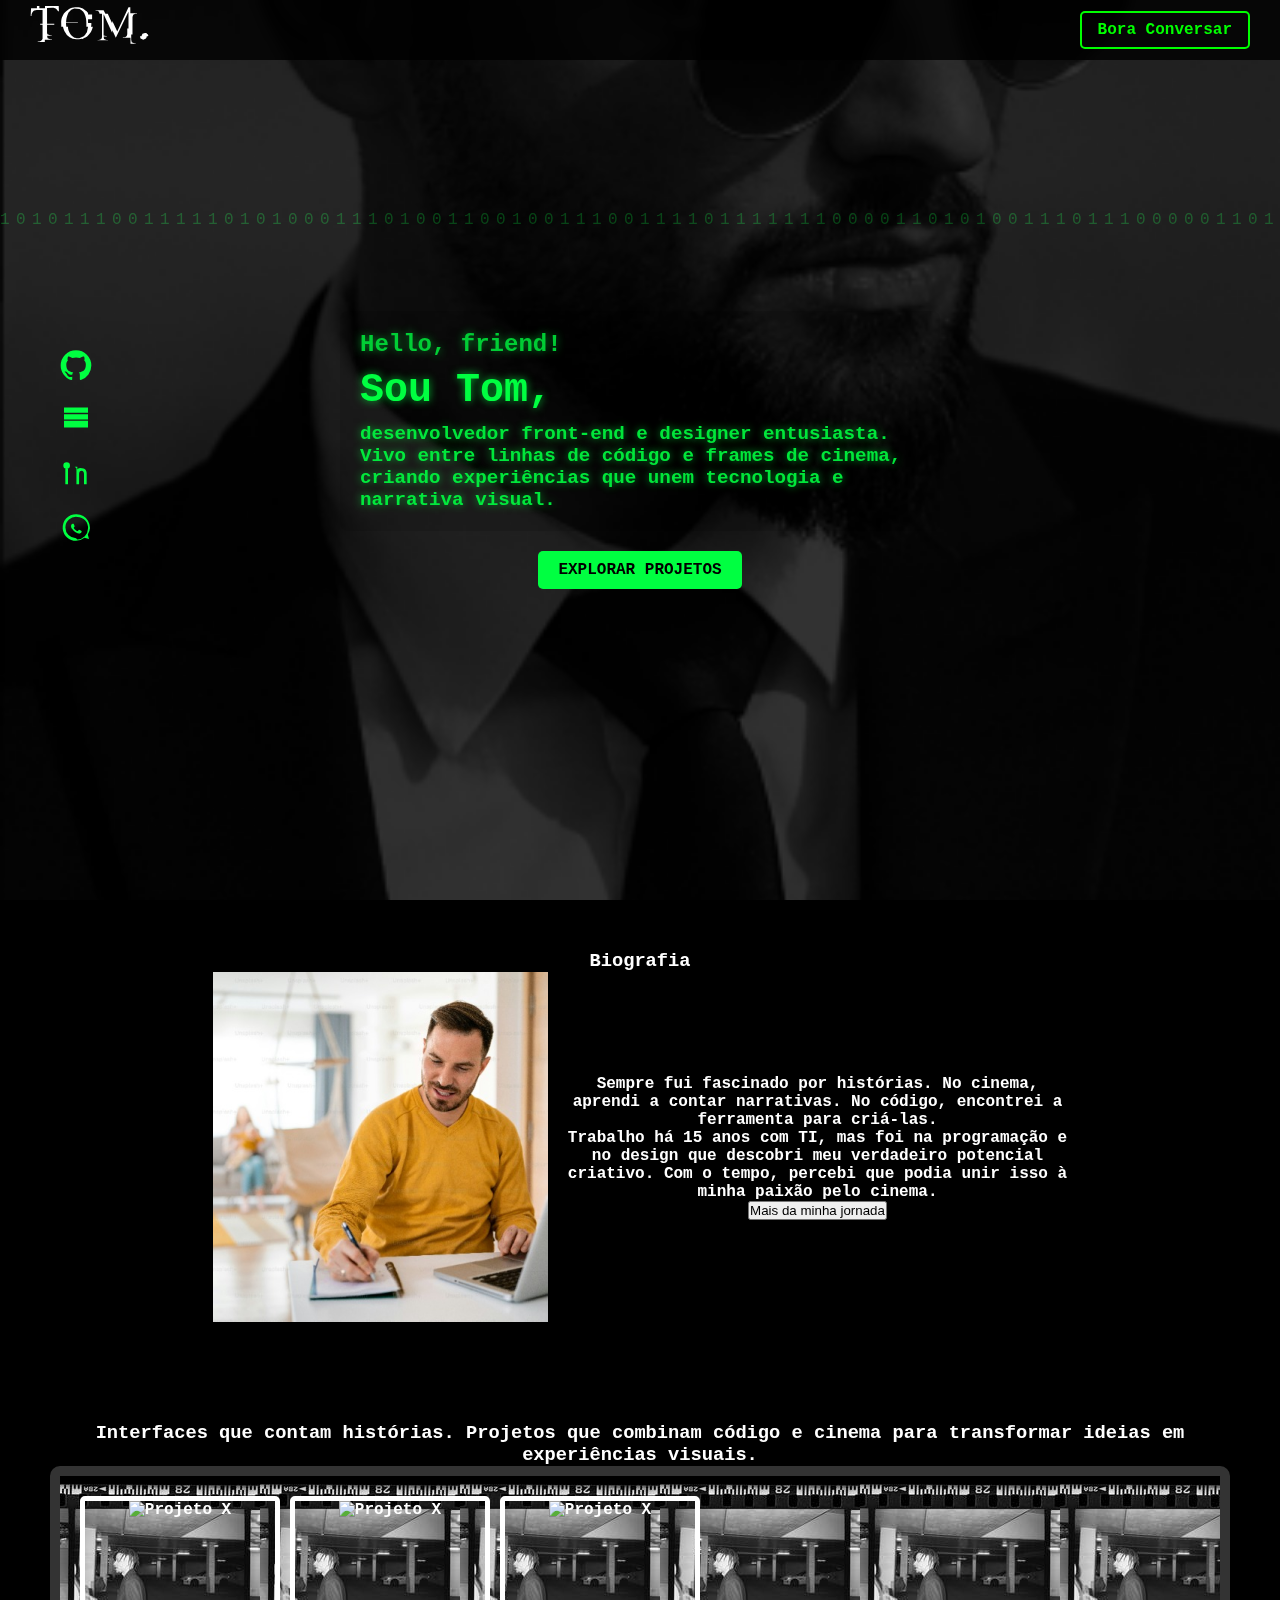
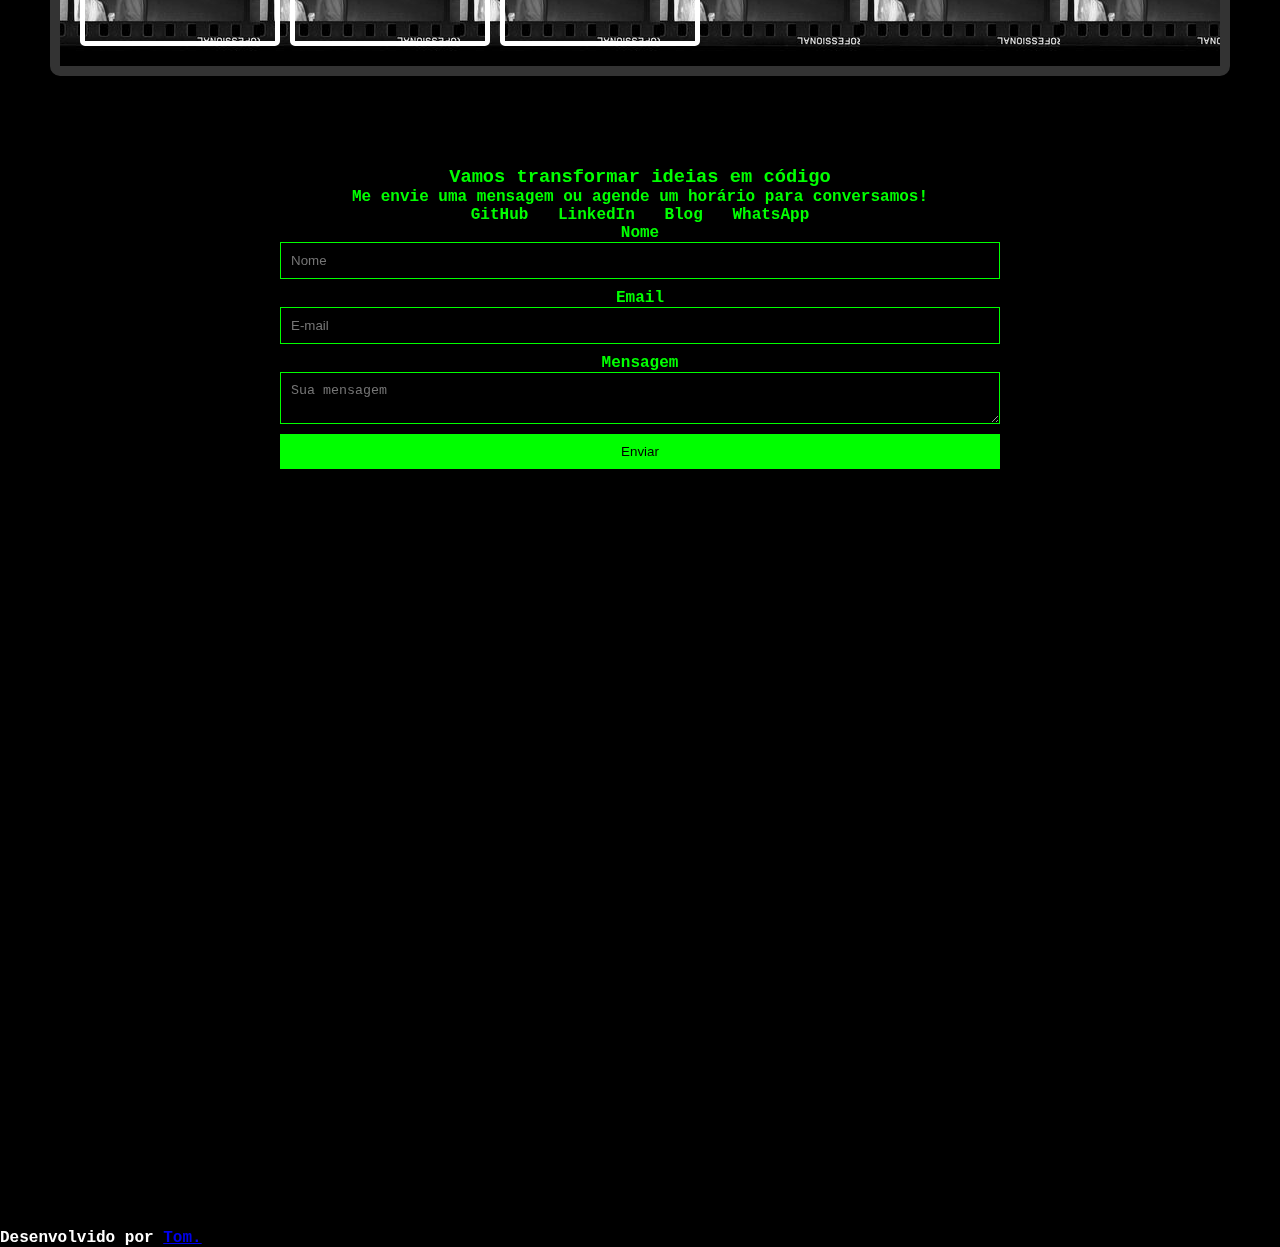
==== commit 04710a79: "adjustments on calendly" ====
--- a/index.html
+++ b/index.html
@@ -145,10 +145,10 @@
                 <button type="submit">Enviar</button>
             </form>
 
-            <!-- Calendly inline widget begin -->
-            <div class="calendly-inline-widget" data-url="https://calendly.com/contatotommacedosilva/minha-ideia-em-codigo?hide_event_type_details=1&hide_gdpr_banner=1" style="min-width:320px;height:700px;"></div>
+            <!-- Widget em linha do Calendly - início -->
+            <div class="calendly-inline-widget" data-url="https://calendly.com/contatotommacedosilva/minha-ideia-em-codigo?background_color=5a5959&text_color=ffffff&primary_color=00ff00" style="min-width:320px;height:700px;"></div>
             <script type="text/javascript" src="https://assets.calendly.com/assets/external/widget.js" async></script>
-            <!-- Calendly inline widget end -->
+            <!-- Widget em linha do Calendly - fim -->
         </section>
 
     </main>
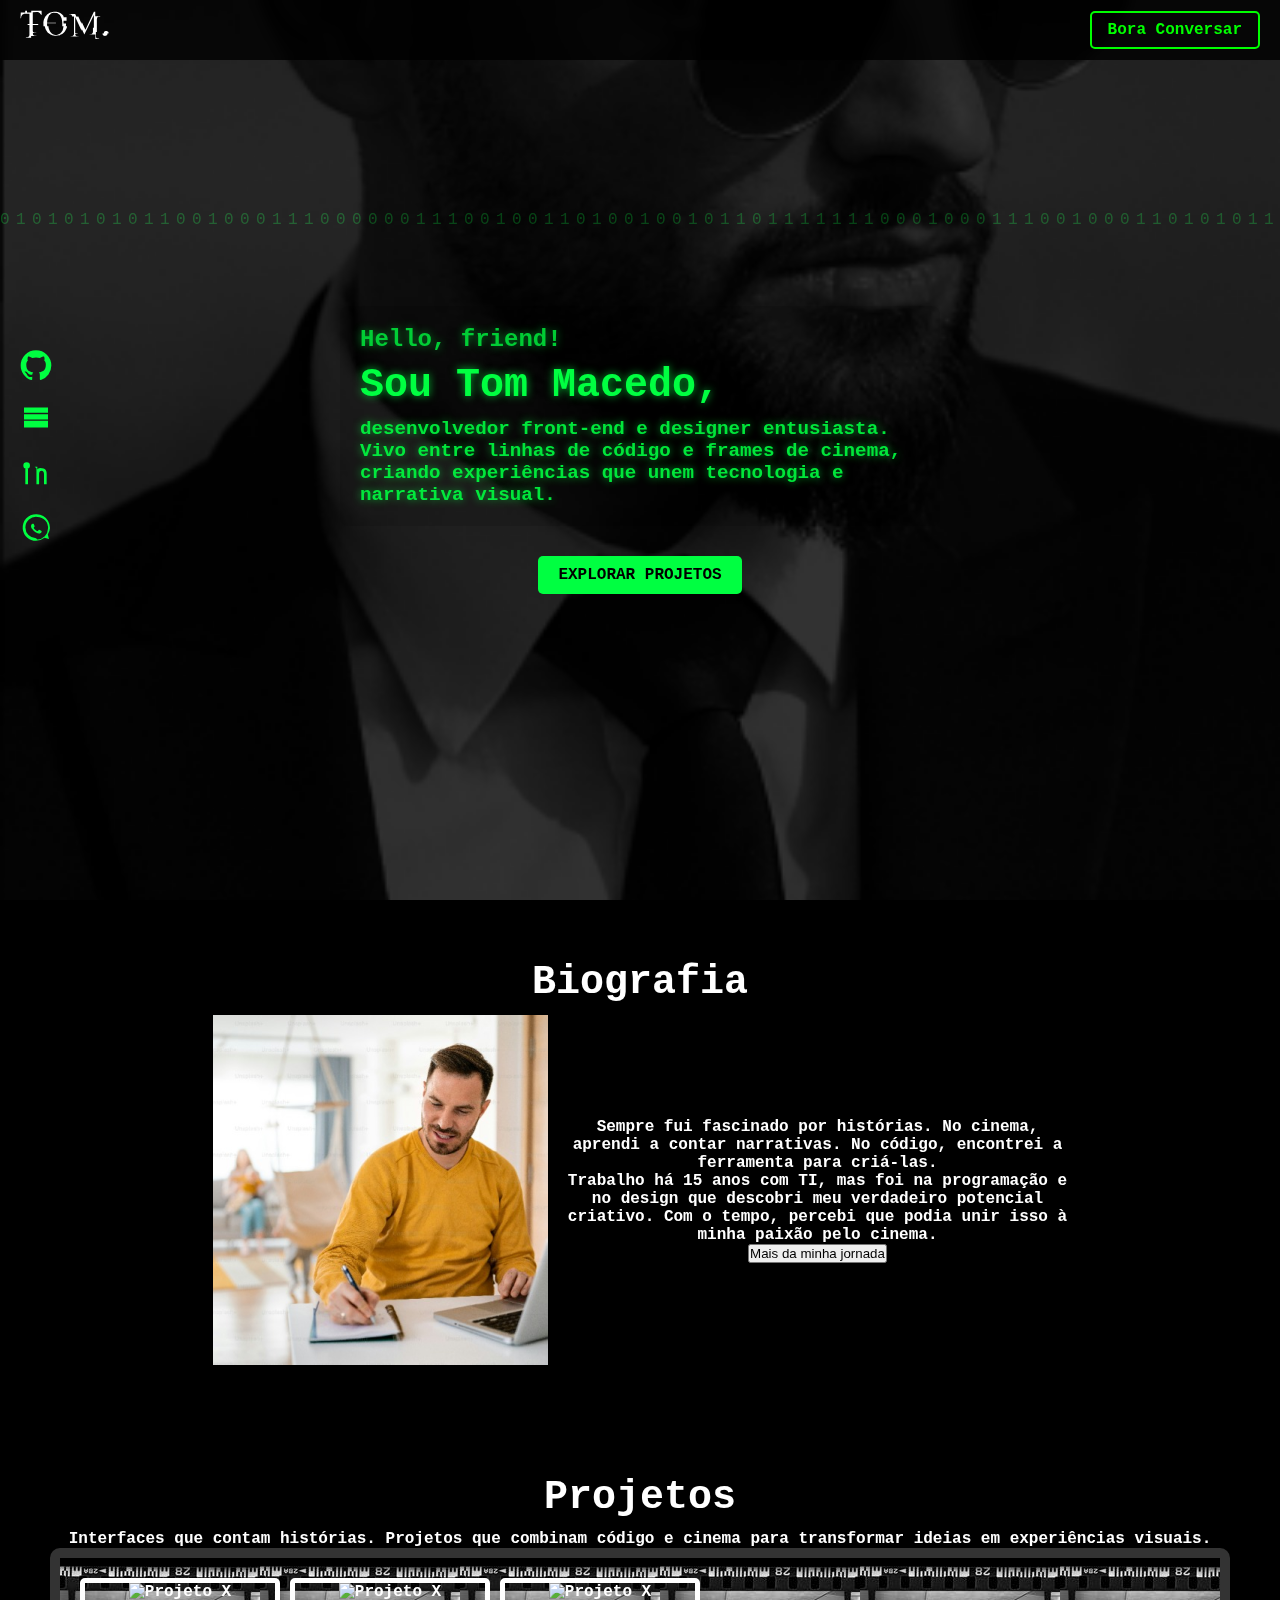
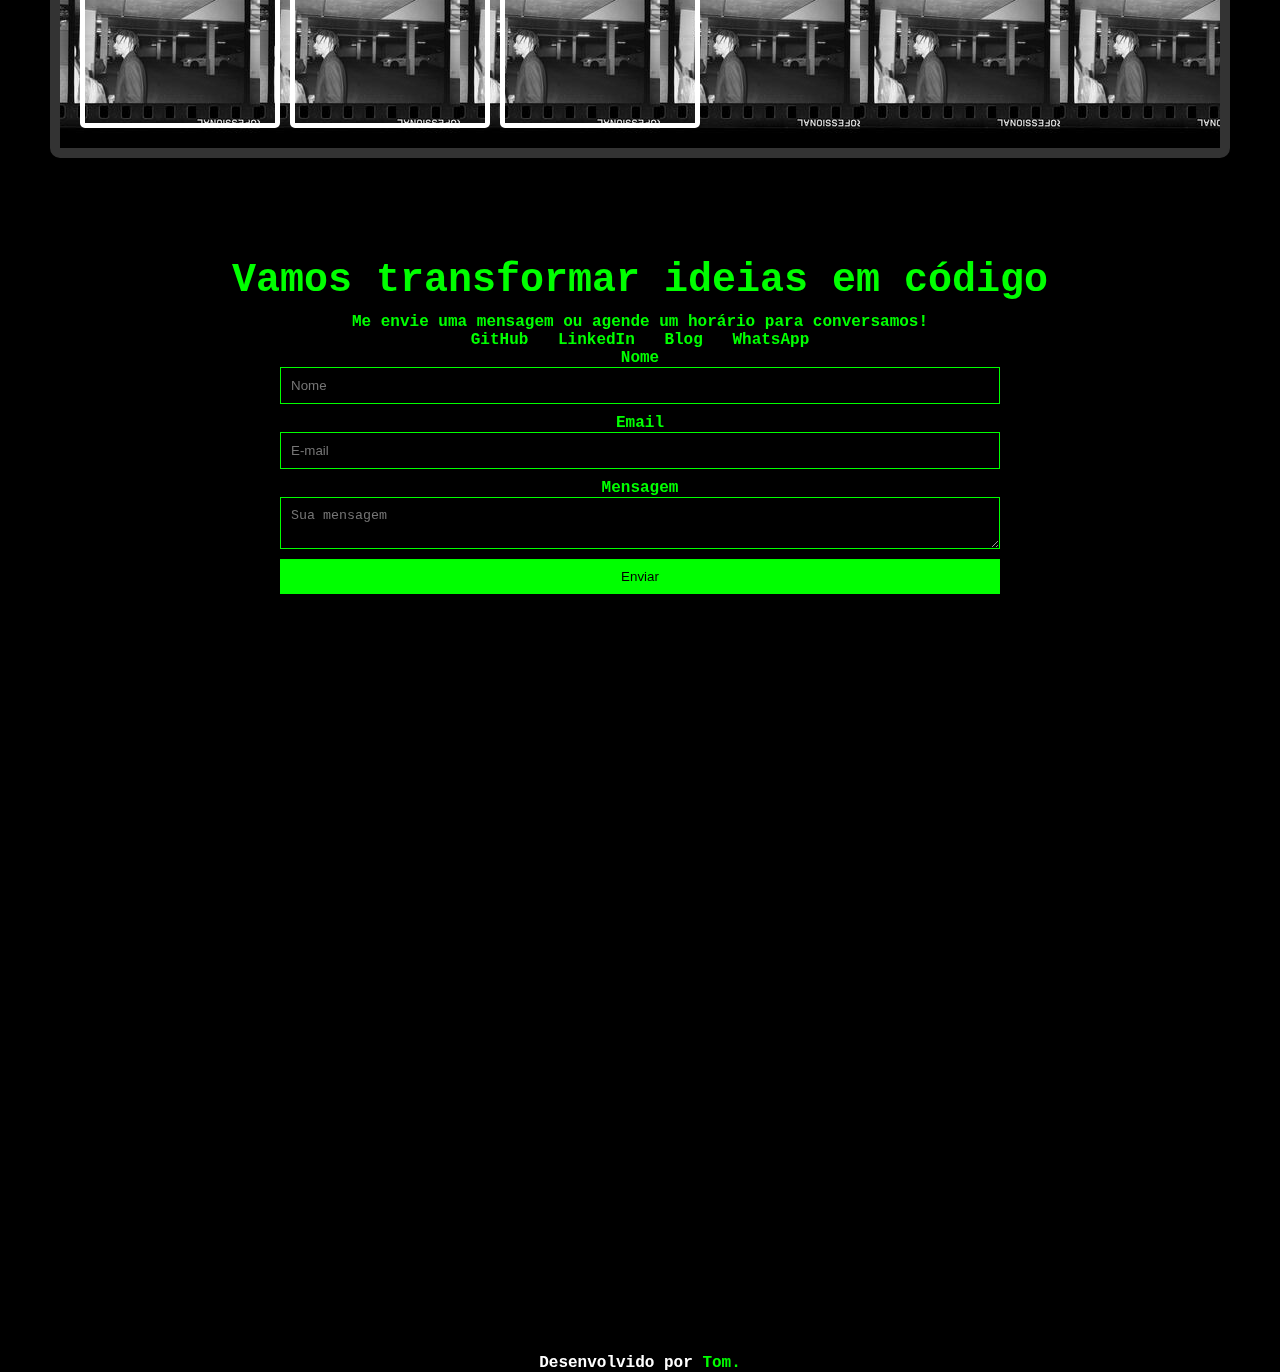
==== commit 90af309d: "looking for mobile layout" ====
--- a/index.html
+++ b/index.html
@@ -10,15 +10,17 @@
     <canvas id="matrixCanvas"></canvas>
     
     <header id="header">
-        <h1><img src="/assets/img/tom.svg" alt="logo TOM" class="logo"></h1>
+        <a href="#hero">
+            <h1><img src="/assets/img/tom.svg" alt="logo TOM" class="logo"></h1>
+        </a>
         <a href="#contato" class="btn-contato">Bora Conversar</a>
     </header>
 
     <main>
-        <section class="hero">
+        <section class="hero" id="hero">
             <div class="hero-content">
                 <p class="intro">Hello, friend!</p>
-                <h2>Sou Tom,</h2>
+                <h2>Sou Tom Macedo,</h2>
                 <p class="description">
                     desenvolvedor front-end e designer entusiasta. Vivo entre linhas de código e frames de cinema, criando experiências que unem tecnologia e narrativa visual.
                 </p>
@@ -64,7 +66,7 @@
 
         <section id="bio" class="bio-section">
             <div class="bio-content">
-                <h3>Biografia</h3>
+                <h2>Biografia</h2>
                 <div class="bio-layout">
                     <img src="/assets/img/bio-image.png" alt="Tom programando em um ambiente inspirado em Matrix">
                     <div class="bio-text">
@@ -93,7 +95,8 @@
         </section>
 
         <section id="projetos" class="projetos-section">
-            <h3>Interfaces que contam histórias. Projetos que combinam código e cinema para transformar ideias em experiências visuais.</h3>
+            <h2>Projetos</h2>
+            <p>Interfaces que contam histórias. Projetos que combinam código e cinema para transformar ideias em experiências visuais.</p>
             <!--<p>
                 Interfaces que contam histórias. Projetos que combinam código e cinema para transformar ideias em experiências visuais.
             </p>-->
@@ -120,7 +123,7 @@
         </section>
 
         <section id="contact" class="contact-section">
-            <h3>Vamos transformar ideias em código</h3>
+            <h2>Vamos transformar ideias em código</h2>
             <p>
                 Me envie uma mensagem ou agende um horário para conversamos!
             </p>
@@ -154,7 +157,9 @@
     </main>
 
     <footer>
-        Desenvolvido por <a href="https://tominthematrix.substack.com/s/dev-tom" class="button"><strong>Tom</strong>.</a>
+        <p>
+            Desenvolvido por <a href="https://tominthematrix.substack.com/s/dev-tom" class="button"><strong>Tom</strong>.</a>
+        </p>
     </footer>
 
     <script src="/assets/js/matrix.js"></script>
--- a/assets/css/style.css
+++ b/assets/css/style.css
@@ -32,13 +32,13 @@
     display: flex;
     align-items: center;
     justify-content: space-between;
-    padding: 10px 30px;
+    padding: 15px 20px;
     z-index: 10;
     backdrop-filter: blur(5px);
 }
 
 .logo {
-    height: 40px;
+    height: 30px;
 }
 
 .btn-contato {
@@ -54,6 +54,10 @@
     background: #00ff00;
     color: black;
     text-shadow: 0 0 10px #00ff00;
+}
+
+@media (max-width: 700px) {
+
 }
 
 /* HERO SECTION */
@@ -95,7 +99,7 @@
 }
 
 .cta {
-    margin-top: 20px;
+    margin-top: 30px;
 }
 
 .cta .btn {
@@ -116,7 +120,7 @@
 
 .social-icons {
     position: absolute;
-    left: 30px;
+    left: 10px;
     top: 50%;
     transform: translateY(-50%);
     display: flex;
@@ -274,4 +278,15 @@
     width: 100%;
     height: 500px;
     margin-top: 20px;
+}
+
+/* FOOTER */
+
+footer {
+    text-align: center;
+}
+
+footer a {
+    text-decoration: none;
+    color: #00ff00;
 }